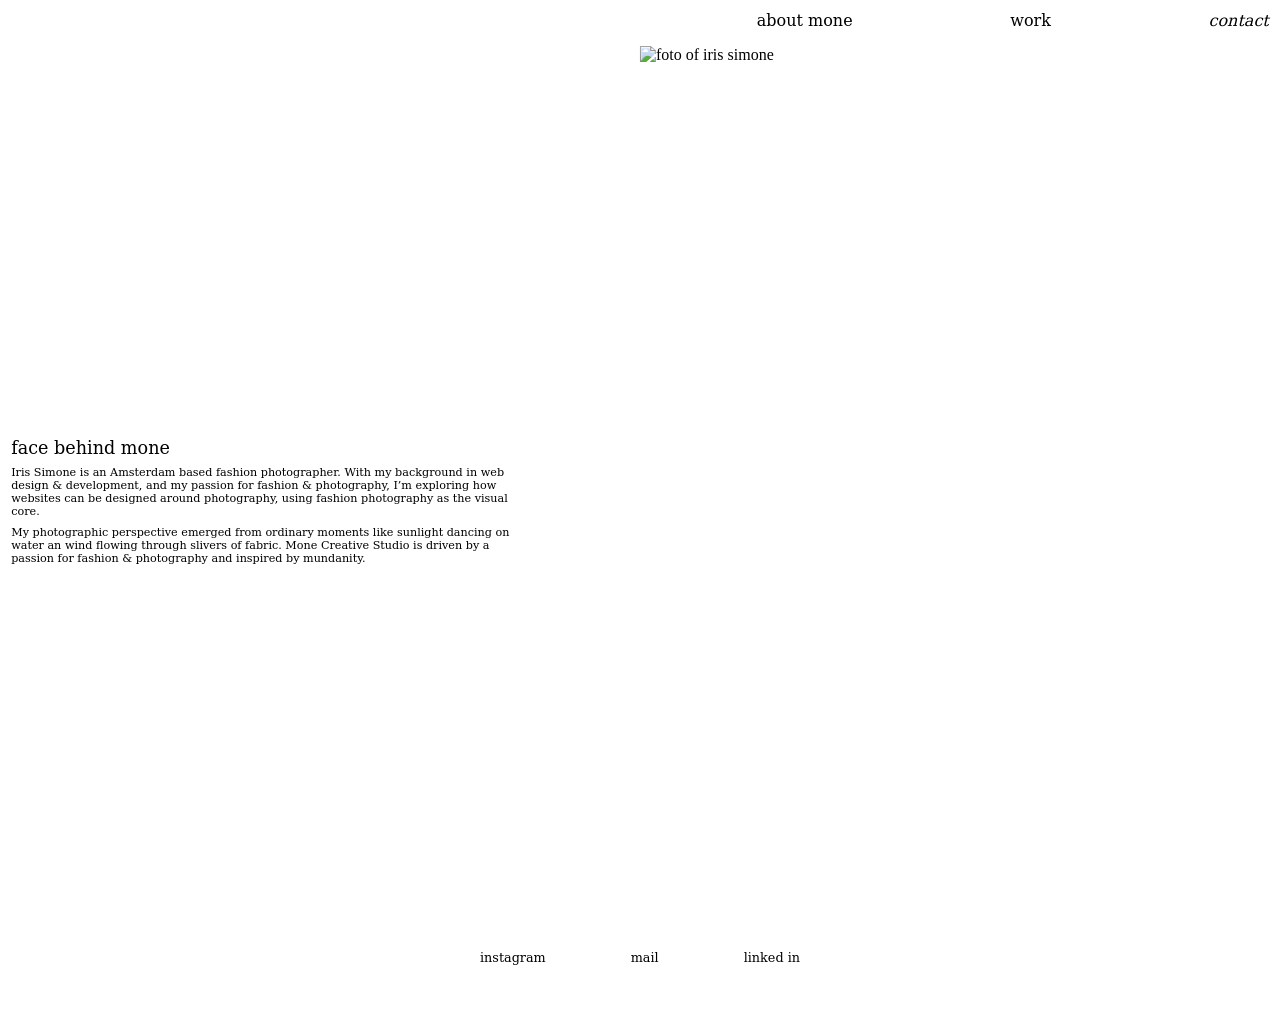
==== contacts.html @ 40908e20 "html en css pagina's" ====
<!DOCTYPE html>
<html lang="en">
<head>
    <meta charset="UTF-8">
    <meta name="viewport" content="width=device-width, initial-scale=1.0">
    <title>Contacts</title>

    <link rel="stylesheet" href="styles.css">
</head>
<body id="body-contact">

         <header>

        <nav>
            <li>
                <a>
                    <img src="img/general/mone-transparant-brown.png" alt="">
                </a>
            </li>

            <div>
                <span></span>
                <span></span>
                <span></span>
            </div>

            <ul>
                <li>
                    <a href="index.html">About MONE</a>
                </li>
                <li>
                    <a href="work.html">Work</a>
                </li>
                <li>
                    <a href="#" aria-current="page">Contact</a>
                </li>
            </ul>
        </nav>

    </header>

    <main>

        <section id="contact">
            <article>
                    <div> 
                        <h2>face behind mone</h2> 
                        <p>Iris Simone is an Amsterdam based fashion photographer. 
                            With my background in web design & development, 
                            and my passion for fashion & photography, I’m exploring 
                            how websites can be designed around photography, using 
                            fashion photography as the visual core.</p>
                        
                        <p>
                            My photographic perspective emerged from ordinary 
                            moments like sunlight dancing on water an wind flowing 
                            through slivers of fabric. Mone Creative Studio is driven
                            by a passion for fashion & photography and inspired 
                            by mundanity.

                        </p> 
                        <img src="img/general/IMG_9806-2.jpg" alt="foto of iris simone">
                    </div>
            </article>
           
            <article>
                 <img src="img/general/IMG_9691.jpg" alt="foto of iris simone">     
            </article>
        
        </section>

    </main>

     <footer>
        <ul>
            <li>
                <a href="https://www.instagram.com/monecreativestudio?igsh=dHZveTFrOGh5NHJl&utm_source=qr">Instagram</a>
            </li>
            <li>
                <a href="mailto:irisbaltus@ziggo.nl">Mail</a>
            </li>
            <li>
                <a href="https://www.linkedin.com/in/iris-baltus-983a91307?utm_source=share&utm_campaign=share_via&utm_content=profile&utm_medium=ios_app">Linked In</a>
            </li>
        </ul>
        
        <!-- <img src="img/general/mone-transparant-beige.png" alt=""> -->
    </footer>
    
</body>
</html>
---- styles.css ----
*{
    padding: 0;
    margin: 0;
}

:root{
    --color-text: #000;
    --color-text-dark-bckgrnd: #F8F7F2;
    --color-background: #F8F7F2;
    --font-color-default: #000;
    --font-color-dark-bckgrnd: #F8F7F2;

    --font-lora: 'lora', 'serif', system-ui, -apple-system, BlinkMacSystemFont, 'Segoe UI', Roboto, Oxygen, Ubuntu, Cantarell, 'Open Sans', 'Helvetica Neue';
    --font-lora-italic: 'Lora-italic', 'serif', system-ui, -apple-system, BlinkMacSystemFont, 'Segoe UI', Roboto, Oxygen, Ubuntu, Cantarell, 'Open Sans', 'Helvetica Neue';
    --font-tenor-sans: 'tenor-sans', 'serif', system-ui, -apple-system, BlinkMacSystemFont, 'Segoe UI', Roboto, Oxygen, Ubuntu, Cantarell, 'Open Sans', 'Helvetica Neue';
    --margin-width: min(.7rem, 5vw);
    --height-article-work: fit-content;
}

/* fonts */

@font-face {
    font-family: 'lora';
    src: url(./fonts/Lora-VariableFont_wght.ttf);
}

@font-face {
    font-family: 'lora-italic';
    src: url(./fonts/Lora-Italic-VariableFont_wght.ttf);
}

@font-face {
    font-family: 'tenor-sans';
    src: url(./fonts/TenorSans-Regular.ttf);
}


/* general */

body{
    background-image: url(img/general/sand-bckgrnd.png);
    background-size: 50vw;
}

p, a, h1, h3, li{
    font-family: var(--font-lora);
    /* z-index: 1000; */
}

h1, h2, h3{
    font-weight: 400;
    font-size: 1.1rem;
    text-transform: lowercase;
    
}

h2{
    font-family: var(--font-tenor-sans);
}

/* h2:hover{
    font-style: italic;
} */

p{
    font-size: min(2.7vw, .7rem);
    
}

a{
    text-decoration: none;
    color: #000;
    text-transform: lowercase;

}

.visually-hidden {
  clip: rect(0 0 0 0);
  clip-path: inset(50%);
  height: 1px;
  overflow: hidden;
  position: absolute;
  white-space: nowrap;
  width: 1px;
}

li{
    list-style-type: none;
}

[aria-current="page"]{
    font-style: italic;
}

/* header */

header{
    display: flex;
    position: fixed;
    /* position: relative; */

    top: 0;
    left: 0;
    right: 0;

    flex-direction: row;
    width: calc(100vw - 2 * (var(--margin-width)));

    justify-content: space-between;
    padding: var(--margin-width);

    background-image: url(img/general/sand-bckgrnd.png);
    background-size: 50vw;

    z-index: 1000;

}
.header-dark-bckgrnd{
    background-image: none;
    color: var(--color-text-dark-bckgrnd);
}

.header-dark-bckgrnd div span{
    background-color: var(--color-text-dark-bckgrnd);

}

.header-dark-bckgrnd nav > li a:first-of-type{
    display: none;
}
.header-dark-bckgrnd nav a:nth-of-type(2){
    display: block;
    position: relative;
    z-index: 1000;
}

nav{
    width: 100%;
    display: flex;
    align-items: center;
    justify-content: space-between;
}

nav ul{
    
}

nav img{
    width: 20vw;
}

nav li{
    list-style-type: none;
    /* position: fixed; */
}

nav a{
    position: relative;
    z-index: 1000;
}

nav a:nth-of-type(2){
    display: none;
}

header div{
    width: 1.3em;
    height: 1em;
    align-items: end;
    display: flex;
    flex-direction: column;
    justify-content: space-between;

    z-index: 1000;

}

header div span{
    display: flex;
    width: 100%;
    height: .125em;
    background-color: #000;

}

header ul{
    display: none;
}
header a{
    color: var(--font-color-inactive);
    transition: ease-in-out 1s;

}

header a:hover{
    
    transform: skewX(-10deg);
    opacity: 0.9;
    /* font-style: italic; */
}

@media (width > 40em) {
    header ul{
        display: flex;
        flex-direction: row;
        justify-content: space-between;
        list-style-type: none;

        width: 40vw;
    }

    header a{
        z-index: 1000;

    }

    header div{
        display: none;
    }

}

/* footer */

footer{
    width: 100vw;
    display: grid;

    /* transform: translateY(-3rem); */
    grid-template-rows: calc(2 * (var(--margin-width))) 1fr calc(2 * (var(--margin-width)));
 
}

footer img{
    width: calc(100vw - (2 * var(--margin-width)));
    grid-row: 2 / 3;
    justify-self: center;

    z-index: 5;
    grid-column: 1 / -1;
}

footer ul{
    display: flex;
    justify-content: space-between;
    align-items: center;
    width: min(20rem, 80vw);

    justify-self: center;
    align-self: center;

    /* padding-top: 5vw; */
    grid-row: 2 / 3;

    z-index: 10;
    position: sticky;
    bottom: var(--margin-width);
   
 
}


footer li{
    list-style-type: none;
}

footer a {
    font-weight: 400;
    font-size: .8rem;

    display: inline-block;
    transition: transform .4s ease, opacity .4s ease;

    font-family: var(--font-tenor-sans);
}

footer a:hover{
    /* font-weight: 500; */
    transform: skewX(-10deg);
    opacity: 0.9;
    /* transition: transform .4s ease; */
}




.header-dark-bckgrnd a{
    color: var(--color-text-dark-bckgrnd);
}

/* -------- INDEX -------- */
#about{
    margin: 0 var(--margin-width);
    z-index: -20;
    display: flex;
    height: 87vh;
    align-items: center;

    overflow-x: hidden;

}
#about img{
    height: 100vh;
    position: absolute;
    inset: 0 0 0 0;

    z-index: -10;
    /* opacity: 50%; */

}

main{
    margin-top: calc(1.5rem + 2*(var(--margin-width)));
}


/* #about article{
    height: 100vh;

    display: flex;
    flex-direction: column;
    justify-content: center;

} */

#body-about{
    overflow: hidden;
    height: 100%;
}

#about p, #about h1{
    color: var(--color-text-dark-bckgrnd);
}

#about article:first-of-type{
    display: grid;
    justify-self: center;
    height: 30vh;
    grid-template-rows: 30% 1fr 60%;
    grid-template-columns: 1fr;
    width: calc(100vw - (2 * var(--margin-width)));
    gap: .5rem;

}

#about article:first-of-type p{
    grid-column: 1 / 2;
    grid-row: 3 / 4;
}

#about article:first-of-type h1{
    grid-column: 1 / 2;
    grid-row: 2 / 3;
}


/* #about article:nth-of-type(2){
    display: grid;
    grid-template-rows: 2rem 1fr 2rem;
    

} */
/* #about article:nth-of-type(2) ul{
    display: flex;
    

    justify-content: center;

    grid-row: 1 / -1;
    grid-column: 1 / -1;

    position: absolute;
    left: 0;
    z-index: -10;
} */

/* #about article:nth-of-type(2) div{
    grid-row: 2 / 3;
    grid-column: 1 / -1;

    align-self: center;
    
    width: min(100%, 40rem);
} */
/* #about article:nth-of-type(2) img{
    height: 100vh;
    opacity: 50%;

  
} */

/* ----- ABOUT PAGE -- WIDE SIZE --------- */

@media (width > 35em){
    #about article:first-of-type{
        display: grid;
        /* height: 80vh; */
        grid-template-rows: 100%;
        grid-template-columns: 30vw 1fr 60vw;
        width: calc(100vw - (2 * var(--margin-width)));
        gap: .5rem;
        /* align-items: end; */

    }
    
    #about article:first-of-type p{
        grid-column: 3 / 4;
        grid-row: 2 / 3;
        max-width: 45em;
    }
  
}

@media  (width > 55em){
    #about img{
        width: 120vw;
        height: auto;

    }
    
}




/* --------- WORK ----------*/
.body-work{
    overflow-x: hidden;
    /* height: 200vh; */
    /* overflow: hidden; */
}
#main-work{
    height: calc((2 * var(--height-article-work)) - (1.5rem + (2 * (var(--margin-width)))));
    height: calc((2 * var(--height-article-work)) - 3rem);
    /* height: calc(2 * var(--height-article-work)); */
    /* height: calc(200vh - 7.2em); */
}

#main-work article img{
    width: 100vh;
    height: 100vw;
    object-fit: cover;
    grid-row: 1 / 3;
    grid-column: 1 / -1;
    opacity: 1;

    transform: rotate(90deg);
   
}



#main-work section{
    width: 100vw;
    display: grid;
    
    grid-template-columns: 33vw 34vw 33vw;
    grid-template-rows: repeat(4, 50vh);

    transform: translateY(-3rem);
}

#main-work article a{
    justify-content: center;
    align-self: center;
    display: grid;
    padding: 2em;

    grid-column: 1 / -1;
    grid-row: 1 / 3;

    z-index: 100;
    color: var(--color-text-dark-bckgrnd);

}
/* a - on hover */
#main-work article a{
    transition: transform .2s ease, opacity .2s ease;

}

#main-work article a:hover{
    /* font-style: italic; */
    transform: skewX(-20deg);
    opacity: 0.9;
}

/* #photography h2 {
    transition: transform .2s ease, opacity .2s ease;
} */

/* #photography h2:hover{
    
    transform: skewX(-20deg);
    opacity: 0.9;
} */

#main-work article:first-of-type{
    grid-row: 1 / 3;
    display: grid;

}
#main-work article:nth-of-type(2){
    grid-row: 3 / 6;

}

#main-work article{
    height: 100vh;
    display: grid;
    width: 100vw;
    grid-column: 1 / -1;
    justify-content: center;
    align-items: center;
}

#main-work article img:nth-of-type(2){
    display: none;
    /* opacity: 0; */
}

    

/* ------ big size - WORK-------- */
@media (width > 40em){

    /* #main-work{
        height: calc(98vh - var(--margin-width));
    } */
      #main-work{
        height: calc(120vw - (1.5rem + (2 * (var(--margin-width)))));
    }

    #main-work section{
        width: 100vw;
        display: grid;
        grid-template-columns: 33vw 34vw 33vw;
        grid-template-rows: repeat(4, 30vw);
    }

    #main-work article{
        height: fit-content;

        display: grid;
        width: 100vw;
        grid-column: 1 / -1;
    
        grid-template-columns: 33vw 34vw 33vw;
        grid-template-rows: repeat(2, 30vw);
    }

    #main-work article img {
        transition: opacity 2s ease;
        /* pointer-events: none; */

    }

    #main-work article img:first-of-type{
        display: none;
        /* opacity: 0; */

    }
    #main-work article img:nth-of-type(2) {
        display: block;
        /* opacity: 1; */
    }

    #main-work article a:hover + img{
        display: block;  
        /* opacity: 1; */
        
        width: 100vw;
        height: 60vw;
        object-fit: cover;
        grid-row: 1 / 3;
        grid-column: 1 / -1;

        transform: rotate(0deg);
    }

    #main-work article a:hover + img + img{
        display: none;    
        /* opacity: 0; */
    }


    #main-work img:nth-of-type(2){
        width: 100vw;
        height: 60vw;
        object-fit: cover;
        grid-row: 1 / 3;
        grid-column: 1 / -1;

        transform: rotate(0deg);

   
    }

    .body-work footer{
        transform: translateY(calc(-4 * (var(--margin-width))));
        /* transform: translateY(-3rem); */
        height: 0;

    }

}

@media (width > 60em){
    #main-work{
        height: calc(100vw - (1.5rem + (2 * (var(--margin-width)))));
    }
    #main-work section{
        grid-template-rows: repeat(4, 25vw);

    }

    #main-work article{
        grid-template-rows: repeat(2, 25vw);

    }
    #main-work img{
        height: 50vw;

    }
    #main-work img:nth-of-type(2){
        height: 50vw;
    }
     #main-work img:first-of-type{
        height: 50vw;
    }
    #main-work article a:hover + img{
        height: 50vw;
    }

}

/* .body-work footer{
    transform: translateY(-5.5em);
} */

.body-work footer a{
    color: var(--color-text-dark-bckgrnd);
}
/* --------- detail pagin denim en twins --------- */
.grid-photos section{
    display: grid;
    grid-template-columns: repeat(2, 50vw);
    /* grid-template-rows: repeat(1fr, 9); */
}


.grid-photos ul{
    order: 10;
}

.grid-photos ul p{
    text-transform: lowercase;
}

.grid-photos ul img:first-of-type, .grid-photos ul img:nth-of-type(2){
    
}

.grid-photos img{
    width: 100vw;
    grid-column: 1 / -1;
}

.grid-photos ul, .grid-photos section > p{
    margin: var(--margin-width);
    grid-column: 1 / -1;
}
 
@media (width > 30em){
    .grid-photos img:first-of-type, .grid-photos img:nth-of-type(4), .grid-photos img:nth-of-type(6){
        width: 50vw;
        grid-column: 2 / 3;
    }
    .grid-photos img:nth-of-type(3), .grid-photos img:nth-of-type(5), .grid-photos img:nth-of-type(7){
        width: 50vw;
        grid-column: 1 / 2;
    }
    .grid-photos img:nth-of-type(4), .grid-photos img:nth-of-type(5){
        align-self: center;
    }

    .grid-photos img:nth-of-type(4){
        justify-self: center;
        width: 25vw;
    }
    .grid-photos img:nth-of-type(2){
        width: 100vw;
        grid-column: 1 / -1;

    }

    /* .grid-photos img:first-of-type, .grid-photos img:nth-of-type(2), .grid-photos img:nth-of-type(6){
        z-index: 10;
    } */

    .grid-photos ul{
        grid-column: 2 / 3;
        align-items: baseline;
        display: flex;
        flex-direction: column;
        justify-content: flex-end;
    }

    .grid-photos section > p{
        grid-column: 1 / 2;
        align-self: flex-end;
    }
}
/* #twins p{
    order: 2;
} */


/* ------ CONTACT PAGE --------- */
#body-contact{
    overflow-x: hidden;
}

#contact{
    margin-left: var(--margin-width);
    margin-right: var(--margin-width);

}

#contact article{
    /* height: 100vh; */ 
    align-self: center;
}
#contact div{
    /* height: 40vh; */
    display: flex;
    flex-direction: column;
    justify-content: end;
    gap: .5em;
    /* width: min(100vw, 35em); */
    /* margin: var(--margin-width); */
}

#contact h2{
    margin-top: var(--margin-width);
}

#contact ul{
    display: flex;
    position: relative;
    top: 0;
}

#contact ul img{
    width: 50vw;
    position: relative;
    z-index: -19;
    /* opacity: 50%; */
}

#contact article:nth-of-type(2) img{
    width: 60vw;
}
#contact article:nth-of-type(2) {
    justify-self: center;

}



    #contact{
        /* margin-top: 5rem; */
        /* margin-bottom: 13rem; */
        width: calc((100vw - (2 * (var(--margin-width)))));
        /* height: 70vh; */
        /* height: 26.4vh; */
        /* padding: var(--margin-width) var(--margin-width) var(--margin-width) 0; */
        display: grid;
        /* grid-template-columns: 25vw 1fr 20vw; */
        grid-template-rows: repeat(2, 100vh);
        /* grid-template-rows: repeat(3, 31%);
    }
    #contact h2{
        grid-column: 1 / 2;
        font-size: 1.1rem;
        
    }

    #contact ul{
        /* grid-column: 1 / 2; */
        /* grid-row: 1 / -1;  */
        /* align-items: start; */
    }
    #contact img{
        height: 100%;
        object-fit: contain;
        justify-self: end;
        order: -1;
        width: 100vw;
        /* transform: translateX(calc(-1 * (var(--margin-width)))); */

    }

    #contact article:first-of-type img{
        transform: translateX(calc(-1 * (var(--margin-width))));
    }

    #contact div{
        grid-column: 2 / 3;
        /* margin-right: var(--margin-width); */
        /* grid-row: 3 / 4; */
        width: calc(100vw - 2*(var(--margin-width)));
        justify-content: start;
    }

@media (width > 30em){
    #contact article{
        height: 100vh;
    }  

}

@media (width > 40em){
    #contact{
        display: grid;
        grid-template-columns: repeat(2, 50vw);
        grid-template-rows: repeat(1, 100vh);
    }
    #contact article{
        width: 50vw;
    }
    #contact article:first-of-type{
        align-content: center;
    }
    #contact article:first-of-type img{
        display: none;
    }
    #contact div{
        width: calc(100% - ( 2* var(--margin-width)));
    }
     #contact article:nth-of-type(2) img{
        width: 100%;
        object-fit: cover;
        height: 100vh;
        transform: translateX(calc(-1 * (var(--margin-width))));
    }

}
@media (width > 70em){
    /* #contact article:first-of-type img{
        display: block;
    } */

    #contact div{
        width: 80%;
        justify-self: center;
    }
}


/* -------- PHOTOGRAPHY PAGE --------- */

/* #photography{
    width: 100vw;
    display: grid;
    grid-template-columns: 33vw 34vw 33vw;
    grid-template-rows: repeat(4, 25vw);
}

#photography a{
    height: fit-content;
    display: grid;
    width: 100vw;
    grid-column: 1 / -1;
    justify-content: center;

}

#photography img{
    width: 100vw;
    height: 100vw;
    object-fit: cover;

} */

#photography{
    width: 100vw;
    display: grid;
    grid-template-columns: 33vw 34vw 33vw;
    grid-template-rows: repeat(6, 50vh);
}

#photography a{
    height: fit-content;

    display: grid;
    width: 100vw;
    grid-column: 1 / -1;
 
    grid-template-columns: 33vw 34vw 33vw;
    grid-template-rows: repeat(2, 50vh);
}
#photography a:first-of-type{
    grid-row: 1 / 3;
}

#photography a:nth-of-type(2){
    grid-row: 3 / 5;
    
}

#photography a:nth-of-type(3){
    grid-row: 5 / 7;
    
}

#photography img{
    width: 100%;
    height: 100%;
    object-fit: cover;
    grid-row: 1 / 3;
    grid-column: 1 / -1;
}

#photography .img-wrapper{
    width: 100vw;
    height: 100vh;
    object-fit: cover;
    grid-row: 1 / 3;
    grid-column: 1 / -1;
}

#photography h2{
    font-family: var(--font-tenor-sans);
    font-weight: 300;
    padding: 2em;

    grid-column: 1 / -1;
    grid-row: 1 / -1;

    align-self: center;
    justify-self: center;

    color: var(--color-text-dark-bckgrnd);
    z-index: 10;

    transition: link-italic 0.5s ease-in-out;

    transition: transform .2s ease, opacity .2s ease;
}


#photography h2:hover{
    /* font-style: italic; */
    transform: skewX(-20deg);
    opacity: 0.9;
}
/* #photography h2 + img{
    transition: transform .4s ease;
} */
#photography h2 + .img-wrapper img{
    transition: transform .5s ease-in-out;
}
#photography h2:hover + .img-wrapper img{
    transform: scale(1.04); 
   
}
.img-wrapper{
    overflow: hidden;
}

/* #photography h2:hover + .img-wrapper{
    transform: scale(1.05);
    overflow: hidden;
   
} */


/* .img-wrapper {
    overflow: hidden;
   
    justify-self: center;
    grid-column: 1 / -1;
} */

@media (width > 30em){
    /* #photography img{
        height: 80vh;
        width: 65vw;

        justify-self: center;
       
    } */

    #photography .img-wrapper{
        height: 80vh;
        width: 65vw;
        justify-self: center;
    }

    #photography a{
        grid-template-rows: repeat(2, 40vh);
        align-self: center;
    }

    #photography{
        grid-template-rows: repeat(6, 45vh);
    }

}

@media (width > 40em){
      /* #photography img{
        height: 80vh;
        width: 55vw;

        justify-self: center;
        
    } */

    #photography .img-wrapper{
        height: 80vh;
        width: 55vw;

        justify-self: center;
        object-fit: cover;

        grid-row: 1 / 3;
        grid-column: 1 / -1;
    }
}

@media (width > 50em){
    #photography .img-wrapper{
        height: 80vh;
        width: 45vw;

        justify-self: center;
        /* object-fit: contain; */
    }
}


@media (width > 60em){
    #photography .img-wrapper{
        height: 80vh;
        width: 40vw;

        justify-self: center;
        /* object-fit: contain; */
    }
}

@media (width > 70em){
    #photography .img-wrapper{
        height: 80vh;
        width: 35vw;

        justify-self: center;
        /* object-fit: contain; */
    }
}
@media (width > 80em){
    #photography .img-wrapper{
        height: 80vh;
        width: 30vw;

        justify-self: center;
        /* object-fit: contain; */
    }
}
@media (width > 90em){
    #photography .img-wrapper{
        height: 80vh;
        width: 25vw;

        justify-self: center;
        /* object-fit: contain; */
    }
}
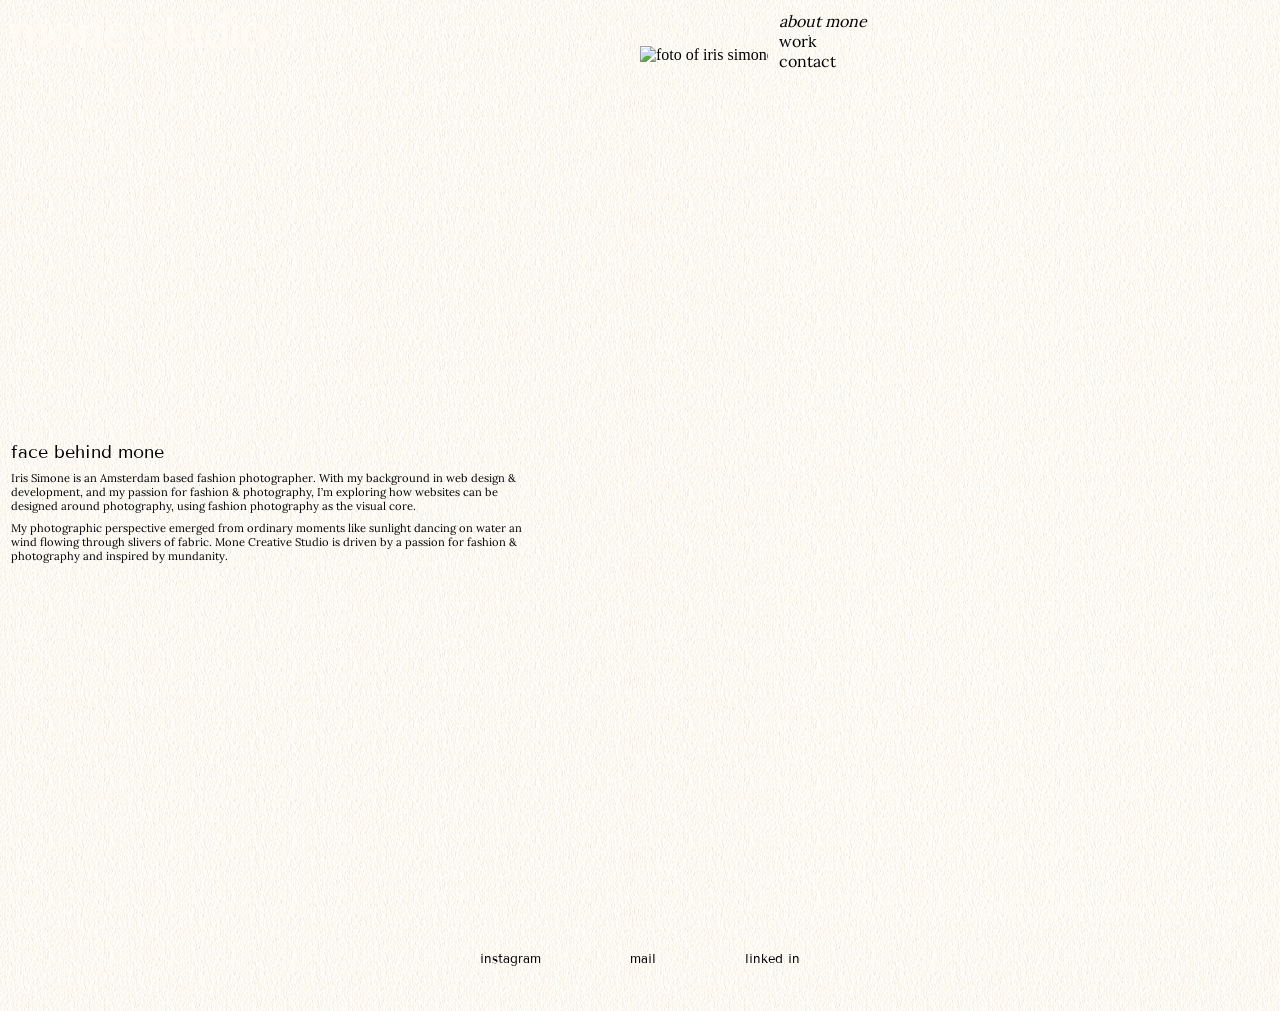
==== commit 0ab6ce4f: "script.js script.js uploaded header slider" ====
--- a/contacts.html
+++ b/contacts.html
@@ -9,30 +9,48 @@
 </head>
 <body id="body-contact">
 
-         <header>
+     <header class="header-dark-bckgrnd">
 
         <nav>
             <li>
                 <a>
                     <img src="img/general/mone-transparant-brown.png" alt="">
                 </a>
+                 <a>
+                    <img src="img/general/mone-transparant-offwhite.png" alt="">
+                </a>
             </li>
 
-            <div>
+            <div id="toggle-btn">
                 <span></span>
                 <span></span>
                 <span></span>
             </div>
 
+            <div class="slide-menu">
+                <ul>
+                    <li>
+                        <a href="#" aria-current="page">About MONE</a>
+                    </li>
+                    <li>
+                        <a href="work.html">Work</a>
+                    </li>
+                    <li>
+                        <a href="contacts.html">Contact</a>
+                    </li>
+                </ul>
+                <img id="close-slider" src="img/general/transparent-x.png" alt="">
+            </div>
+
             <ul>
                 <li>
-                    <a href="index.html">About MONE</a>
+                    <a href="#" aria-current="page">About MONE</a>
                 </li>
                 <li>
                     <a href="work.html">Work</a>
                 </li>
                 <li>
-                    <a href="#" aria-current="page">Contact</a>
+                    <a href="contacts.html">Contact</a>
                 </li>
             </ul>
         </nav>
--- a/styles.css
+++ b/styles.css
@@ -119,6 +119,14 @@
     background-image: none;
     color: var(--color-text-dark-bckgrnd);
 }
+.footer-dark-bckgrnd{
+    background-image: none;
+    color: var(--color-text-dark-bckgrnd);
+}
+.footer-dark-bckgrnd a{
+    color: var(--color-text-dark-bckgrnd);
+
+}
 
 .header-dark-bckgrnd div span{
     background-color: var(--color-text-dark-bckgrnd);
@@ -132,6 +140,53 @@
     display: block;
     position: relative;
     z-index: 1000;
+}
+
+.slide-menu{
+    display: none;
+    width: 50vw;
+    height: 100vh;
+
+    background-color: var(--color-background);
+    background-image: url('img/general/sand-bckgrnd.png');
+    background-repeat: repeat;
+    background-size: 50vw;
+    align-items: flex-start;
+
+    display: flex;
+    flex-direction: row;
+    align-content: flex-end;
+    justify-content: space-between;
+
+    margin-right: var(--margin-width);
+
+    position: absolute;
+    bottom: 0;
+    top: 0;
+    left: 50vw;
+    padding: var(--margin-width);
+}
+
+.slide-menu ul{
+    display: flex;
+    flex-direction: column;
+}
+
+.slide-menu a{
+    color: #000;
+}
+.slide-menu img{
+    width: .7em;
+    margin-right: calc(2 * var(--margin-width));
+
+}
+
+@media (width > 25em){
+    .slide-menu{
+        width: 40vw;
+        left: 60vw;
+
+    }
 }
 
 nav{
@@ -284,7 +339,7 @@
 
 
 
-.header-dark-bckgrnd a{
+.header-dark-bckgrnd nav > ul a{
     color: var(--color-text-dark-bckgrnd);
 }
 
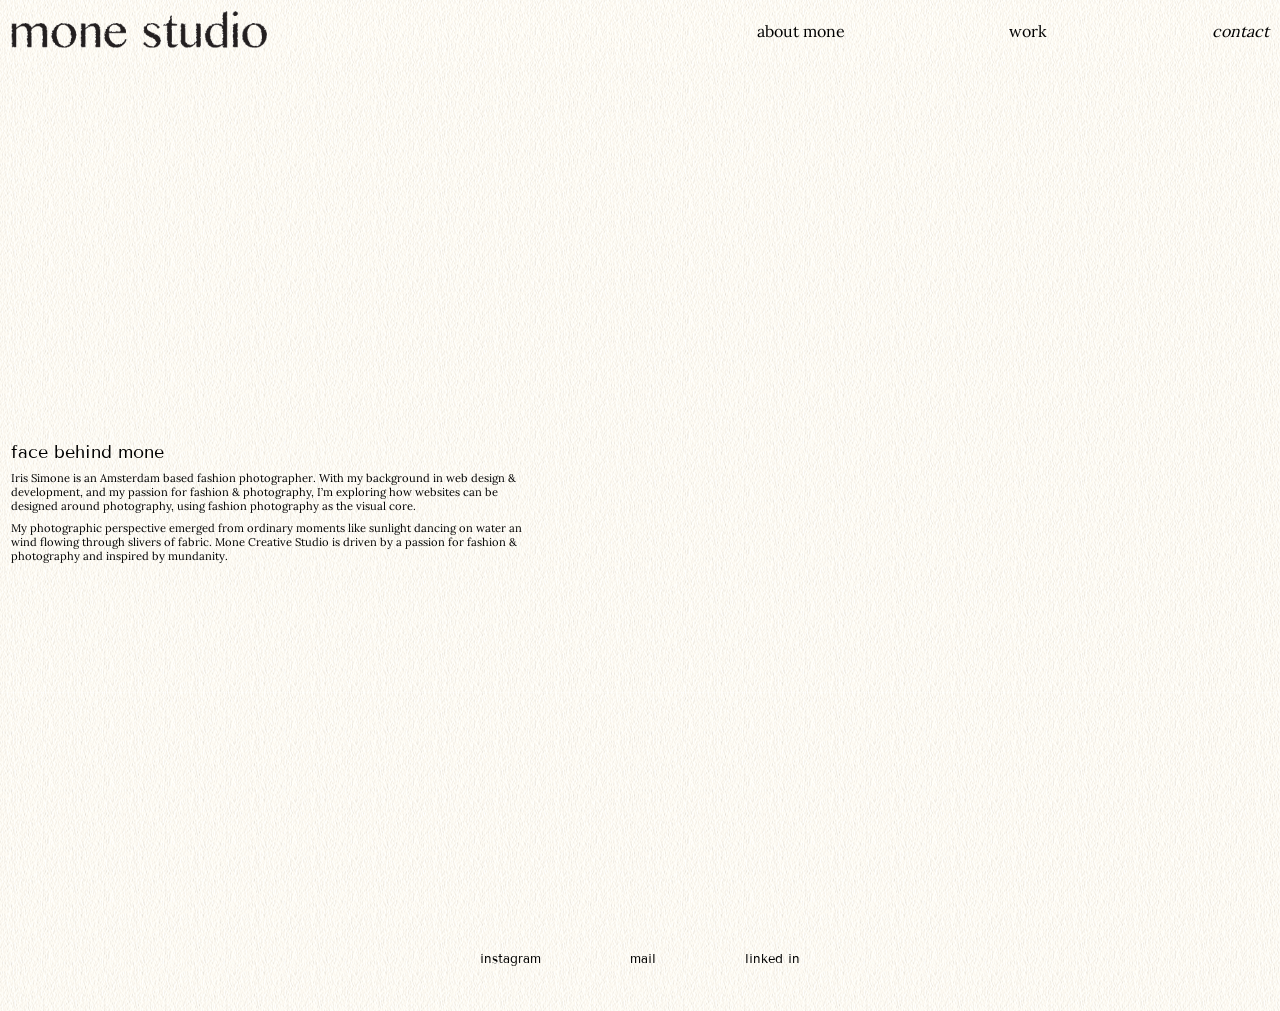
==== commit b8bd1525: "header links adjusted" ====
--- a/contacts.html
+++ b/contacts.html
@@ -9,7 +9,7 @@
 </head>
 <body id="body-contact">
 
-     <header class="header-dark-bckgrnd">
+     <header>
 
         <nav>
             <li>
@@ -30,28 +30,28 @@
             <div class="slide-menu">
                 <ul>
                     <li>
-                        <a href="#" aria-current="page">About MONE</a>
+                        <a href="index.html">About MONE</a>
                     </li>
                     <li>
                         <a href="work.html">Work</a>
                     </li>
                     <li>
-                        <a href="contacts.html">Contact</a>
+                        <a href="contacts.html" >Contact</a>
                     </li>
                 </ul>
                 <img id="close-slider" src="img/general/transparent-x.png" alt="">
             </div>
 
-            <ul>
-                <li>
-                    <a href="#" aria-current="page">About MONE</a>
-                </li>
-                <li>
-                    <a href="work.html">Work</a>
-                </li>
-                <li>
-                    <a href="contacts.html">Contact</a>
-                </li>
+             <ul>
+                    <li>
+                        <a href="index.html">About MONE</a>
+                    </li>
+                    <li>
+                        <a href="work.html">Work</a>
+                    </li>
+                    <li>
+                        <a href="contacts.html" aria-current="page">Contact</a>
+                    </li>
             </ul>
         </nav>
 
@@ -104,6 +104,6 @@
         
         <!-- <img src="img/general/mone-transparant-beige.png" alt=""> -->
     </footer>
-    
+    <script src="script.js"></script>
 </body>
 </html>
--- a/styles.css
+++ b/styles.css
@@ -153,7 +153,6 @@
     background-size: 50vw;
     align-items: flex-start;
 
-    display: flex;
     flex-direction: row;
     align-content: flex-end;
     justify-content: space-between;
@@ -348,7 +347,7 @@
     margin: 0 var(--margin-width);
     z-index: -20;
     display: flex;
-    height: 87vh;
+    height: 84vh;
     align-items: center;
 
     overflow-x: hidden;
@@ -379,7 +378,7 @@
 } */
 
 #body-about{
-    overflow: hidden;
+    overflow-x: hidden;
     height: 100%;
 }
 
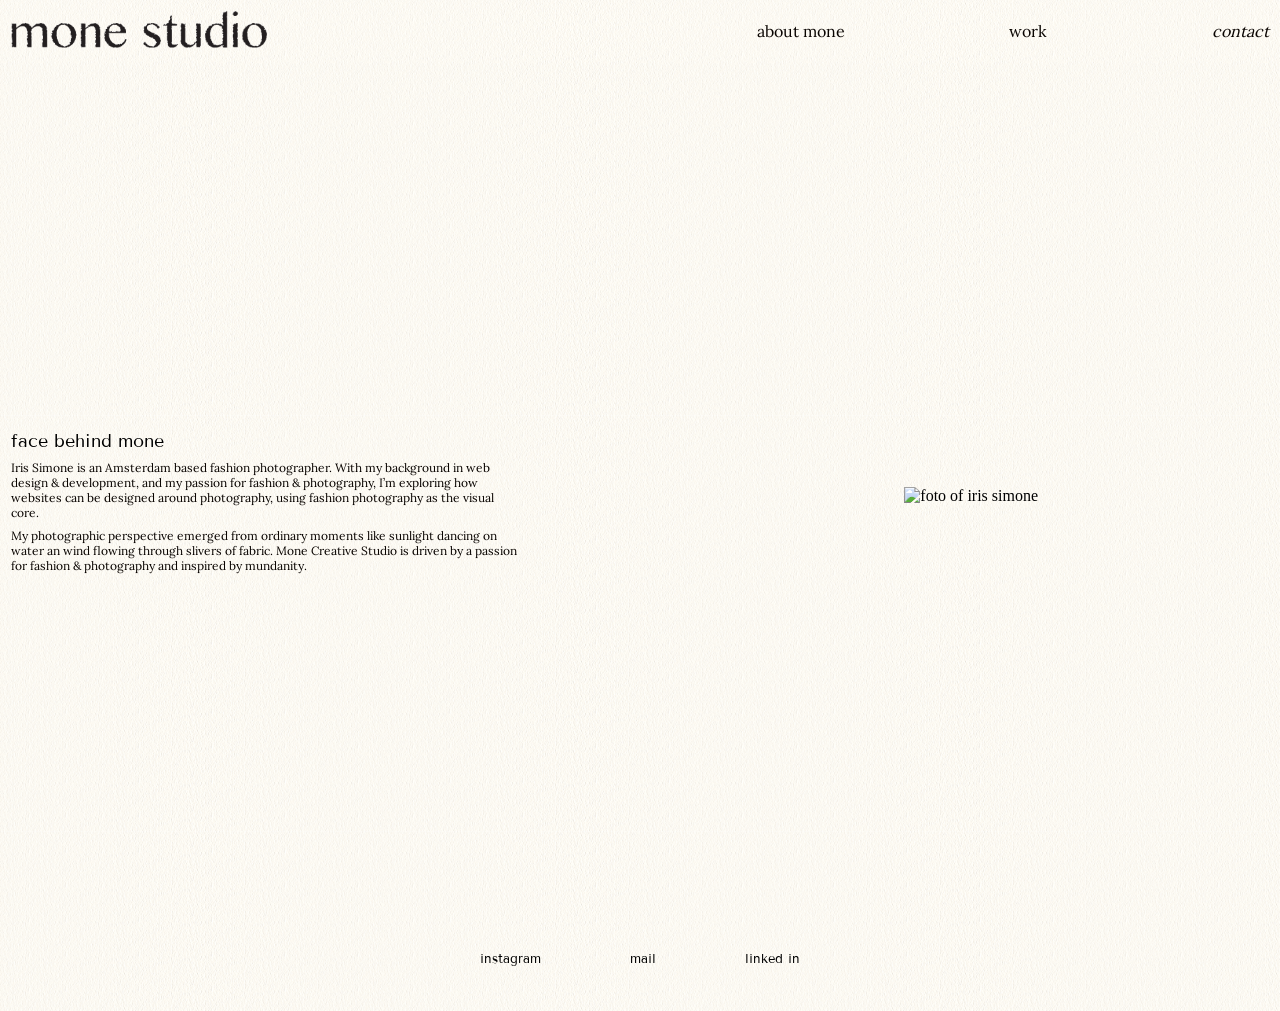
==== commit 4de03cb0: "adjustments everywhere and webdesign illustration" ====
--- a/contacts.html
+++ b/contacts.html
@@ -8,6 +8,7 @@
     <link rel="stylesheet" href="styles.css">
 </head>
 <body id="body-contact">
+    <div class="overlay"></div>
 
      <header>
 
@@ -77,7 +78,7 @@
                             by mundanity.
 
                         </p> 
-                        <img src="img/general/IMG_9806-2.jpg" alt="foto of iris simone">
+                        <!-- <img src="img/general/IMG_9806-2.jpg" alt="foto of iris simone"> -->
                     </div>
             </article>
            
--- a/styles.css
+++ b/styles.css
@@ -4,7 +4,7 @@
 }
 
 :root{
-    --color-text: #000;
+    --color-text:#090400;;
     --color-text-dark-bckgrnd: #F8F7F2;
     --color-background: #F8F7F2;
     --font-color-default: #000;
@@ -39,11 +39,12 @@
 
 body{
     background-image: url(img/general/sand-bckgrnd.png);
-    background-size: 50vw;
+    background-size: 30vw;
 }
 
 p, a, h1, h3, li{
     font-family: var(--font-lora);
+    color: var(--color-text);
     /* z-index: 1000; */
 }
 
@@ -63,7 +64,7 @@
 } */
 
 p{
-    font-size: min(2.7vw, .7rem);
+    font-size: min(3vw, .75rem);
     
 }
 
@@ -84,6 +85,10 @@
   width: 1px;
 }
 
+.italic{
+    font-style: italic;
+}
+
 li{
     list-style-type: none;
 }
@@ -110,7 +115,7 @@
     padding: var(--margin-width);
 
     background-image: url(img/general/sand-bckgrnd.png);
-    background-size: 50vw;
+    background-size: 30vw;
 
     z-index: 1000;
 
@@ -143,9 +148,11 @@
 }
 
 .slide-menu{
-    display: none;
+    visibility: hidden;
+    /* display: none; */
     width: 50vw;
     height: 100vh;
+    z-index: 1000;
 
     background-color: var(--color-background);
     background-image: url('img/general/sand-bckgrnd.png');
@@ -157,15 +164,63 @@
     align-content: flex-end;
     justify-content: space-between;
 
+    
+    transform: translateX(100%);
+    transition: transform .6s ease,
+                visibility 0s linear .6s;
+
     margin-right: var(--margin-width);
-
-    position: absolute;
+    z-index: 20;
+
+    position: fixed;
     bottom: 0;
     top: 0;
     left: 50vw;
     padding: var(--margin-width);
 }
 
+/* .slide-menu.open{
+    
+} */
+
+.slide-menu.open{
+    display: flex;
+    transform: translateX(0);
+    transition: transform .6s ease;
+    visibility: visible;
+    z-index: 1000;
+}
+
+/* background overlay */
+.overlay {
+    position: fixed;
+    inset: 0;
+    background: #000;
+    opacity: 0;
+    z-index: 10;
+    visibility: visible;
+
+    /* visibility: hidden; */
+    pointer-events: none;
+    transition: opacity .4s ease;
+}
+
+.overlay.open{
+    opacity: 0.5;
+    visibility: visible;
+    pointer-events: auto;
+
+    transition: opacity .4s ease;
+
+}
+
+.slide-menu.open {
+    opacity: 1;
+    visibility: visible;
+}
+
+
+
 .slide-menu ul{
     display: flex;
     flex-direction: column;
@@ -176,6 +231,7 @@
 }
 .slide-menu img{
     width: .7em;
+    margin-top: calc(.5 * var(--margin-width));
     margin-right: calc(2 * var(--margin-width));
 
 }
@@ -200,7 +256,13 @@
 }
 
 nav img{
-    width: 20vw;
+    width: 32vw;
+}
+@media (width > 30em) {
+    nav img{
+        width: 20vw;
+    }
+    
 }
 
 nav li{
@@ -218,8 +280,8 @@
 }
 
 header div{
-    width: 1.3em;
-    height: 1em;
+    width: 1em;
+    height: .8em;
     align-items: end;
     display: flex;
     flex-direction: column;
@@ -232,8 +294,8 @@
 header div span{
     display: flex;
     width: 100%;
-    height: .125em;
-    background-color: #000;
+    height: .1em;
+    background-color: var(--color-text);
 
 }
 
@@ -242,14 +304,21 @@
 }
 header a{
     color: var(--font-color-inactive);
-    transition: ease-in-out 1s;
-
-}
-
-header a:hover{
+    
+    
+
+}
+header li{
+    transition: transform .4s ease-in-out;
+    
+
+}
+
+header li:hover{
     
     transform: skewX(-10deg);
     opacity: 0.9;
+    /* font-weight: 500; */
     /* font-style: italic; */
 }
 
@@ -468,7 +537,7 @@
 @media  (width > 55em){
     #about img{
         width: 120vw;
-        height: auto;
+        /* height: auto; */
 
     }
     
@@ -484,10 +553,15 @@
     /* overflow: hidden; */
 }
 #main-work{
-    height: calc((2 * var(--height-article-work)) - (1.5rem + (2 * (var(--margin-width)))));
-    height: calc((2 * var(--height-article-work)) - 3rem);
+    margin-top: calc(1.5rem + 2 * (var(--margin-width)));
+    /* height: calc((2 * var(--height-article-work)) - (1.5rem + (2 * (var(--margin-width))))); */
+    /* height: calc((2 * var(--height-article-work)) - 3rem); */
     /* height: calc(2 * var(--height-article-work)); */
-    /* height: calc(200vh - 7.2em); */
+    height: calc(200vh - 7.2em);
+}
+
+#main-work article{
+    position: relative;
 }
 
 #main-work article img{
@@ -499,6 +573,7 @@
     opacity: 1;
 
     transform: rotate(90deg);
+    z-index: 10;
    
 }
 
@@ -529,8 +604,12 @@
 }
 /* a - on hover */
 #main-work article a{
-    transition: transform .2s ease, opacity .2s ease;
-
+    transition: transform .3s ease, opacity .3s ease;
+    z-index: 1000;
+
+}
+#main-work article h2{
+    z-index: 20;
 }
 
 #main-work article a:hover{
@@ -763,7 +842,36 @@
     .grid-photos section > p{
         grid-column: 1 / 2;
         align-self: flex-end;
-    }
+        max-width: 30em;
+    }
+    #twins section > p{
+        max-width: 40em;
+    }
+}
+
+@media (width > 63em){
+     .grid-photos ul{
+        display: grid;
+        flex-direction: column;
+        grid-auto-rows: 1rem;
+        grid-template-columns: 1fr 1fr;
+        align-content: end;
+
+     }
+
+     #denim ul li:nth-of-type(2){
+        order: 5;
+     }
+     #denim ul li:nth-of-type(4){
+        order: 4;
+     }
+     #denim ul li:nth-of-type(3){
+        order: 3;
+     }
+     #denim ul li:nth-of-type(5){
+        order: 5;
+     }
+            
 }
 /* #twins p{
     order: 2;
@@ -831,7 +939,7 @@
         /* padding: var(--margin-width) var(--margin-width) var(--margin-width) 0; */
         display: grid;
         /* grid-template-columns: 25vw 1fr 20vw; */
-        grid-template-rows: repeat(2, 100vh);
+        grid-template-rows: repeat(2, 80vh);
         /* grid-template-rows: repeat(3, 31%);
     }
     #contact h2{
@@ -845,6 +953,33 @@
         /* grid-row: 1 / -1;  */
         /* align-items: start; */
     }
+    /* #contact img{
+        height: 100%;
+        object-fit: contain;
+        justify-self: end;
+        order: -1;
+        width: 100vw;
+        
+
+    } */
+
+    #contact article:first-of-type img{
+        transform: translateX(calc(-1 * (var(--margin-width))));
+    }
+
+    #contact div{
+        grid-column: 2 / 3;
+        /* margin-right: var(--margin-width); */
+        /* grid-row: 3 / 4; */
+        width: calc(100vw - 2*(var(--margin-width)));
+        justify-content: start;
+    }
+
+@media (width > 30em){
+    /* #contact article{
+        height: 100vh;
+    }   */
+
     #contact img{
         height: 100%;
         object-fit: contain;
@@ -855,23 +990,6 @@
 
     }
 
-    #contact article:first-of-type img{
-        transform: translateX(calc(-1 * (var(--margin-width))));
-    }
-
-    #contact div{
-        grid-column: 2 / 3;
-        /* margin-right: var(--margin-width); */
-        /* grid-row: 3 / 4; */
-        width: calc(100vw - 2*(var(--margin-width)));
-        justify-content: start;
-    }
-
-@media (width > 30em){
-    #contact article{
-        height: 100vh;
-    }  
-
 }
 
 @media (width > 40em){
@@ -880,9 +998,9 @@
         grid-template-columns: repeat(2, 50vw);
         grid-template-rows: repeat(1, 100vh);
     }
-    #contact article{
+    /* #contact article{
         width: 50vw;
-    }
+    } */
     #contact article:first-of-type{
         align-content: center;
     }
@@ -896,7 +1014,7 @@
         width: 100%;
         object-fit: cover;
         height: 100vh;
-        transform: translateX(calc(-1 * (var(--margin-width))));
+        /* transform: translateX(calc(-1 * (var(--margin-width)))); */
     }
 
 }
@@ -1000,7 +1118,7 @@
 
     transition: link-italic 0.5s ease-in-out;
 
-    transition: transform .2s ease, opacity .2s ease;
+    transition: transform .4s ease, opacity .4s ease;
 }
 
 
@@ -1013,10 +1131,10 @@
     transition: transform .4s ease;
 } */
 #photography h2 + .img-wrapper img{
-    transition: transform .5s ease-in-out;
+    transition: transform .4s ease-in-out;
 }
 #photography h2:hover + .img-wrapper img{
-    transform: scale(1.04); 
+    transform: scale(1.03); 
    
 }
 .img-wrapper{
@@ -1131,4 +1249,90 @@
         justify-self: center;
         /* object-fit: contain; */
     }
-}+}
+
+.webdesign{
+    height: 100vh;
+    /* background-color: burlywood; */
+
+    /* background-image: url(img/general/motionblur-img-mone\ 3.jpg);
+    width: 100vw; */
+}
+
+.webdesign h1{
+    font-family: var(--font-tenor-sans);
+    padding-bottom: var(--margin-width);
+    color: #090400;
+    /* color: var(--color-text-dark-bckgrnd); */
+}
+
+.webdesign p{
+    color: #090400;
+    /* color: var(--color-text-dark-bckgrnd); */
+}
+
+
+.webdesign img{
+    height: 120vh;
+    /* width: 50vw; */
+    z-index: -10;
+    position: absolute;
+    bottom: 0;
+    object-fit: contain;
+    top: 0;
+    right: 0;
+    opacity: 0.5;
+}
+.webdesign section{
+    display: flex;
+    gap: .5rem;
+    max-width: 30rem;
+
+    margin-left: var(--margin-width);
+    margin-right: var(--margin-width);
+
+    flex-direction: column;
+    justify-content: center;
+    height: calc(100vh - 2 * var(--margin-width));
+}
+
+#webdesign{
+    overflow-x: hidden;
+}
+
+#webdesign header{
+    background-image: none;
+}
+
+@media(width > 30em){
+    .webdesign p{
+        margin-left: calc(3 * (var(--margin-width)));
+}
+    .webdesign img{
+        width: 100vw;
+        object-fit: cover;
+    }
+}
+
+@media(width > 40em){
+     .webdesign img{
+        width: 40vw;
+        right: 10vw;
+    }
+}
+
+@media(width > 50em){
+    .webdesign section{
+        margin-left: 5vw;
+    }
+   
+
+}
+
+@media(width > 80em){
+    .webdesign section{
+        margin-left: 10vw;
+}
+    
+}
+
